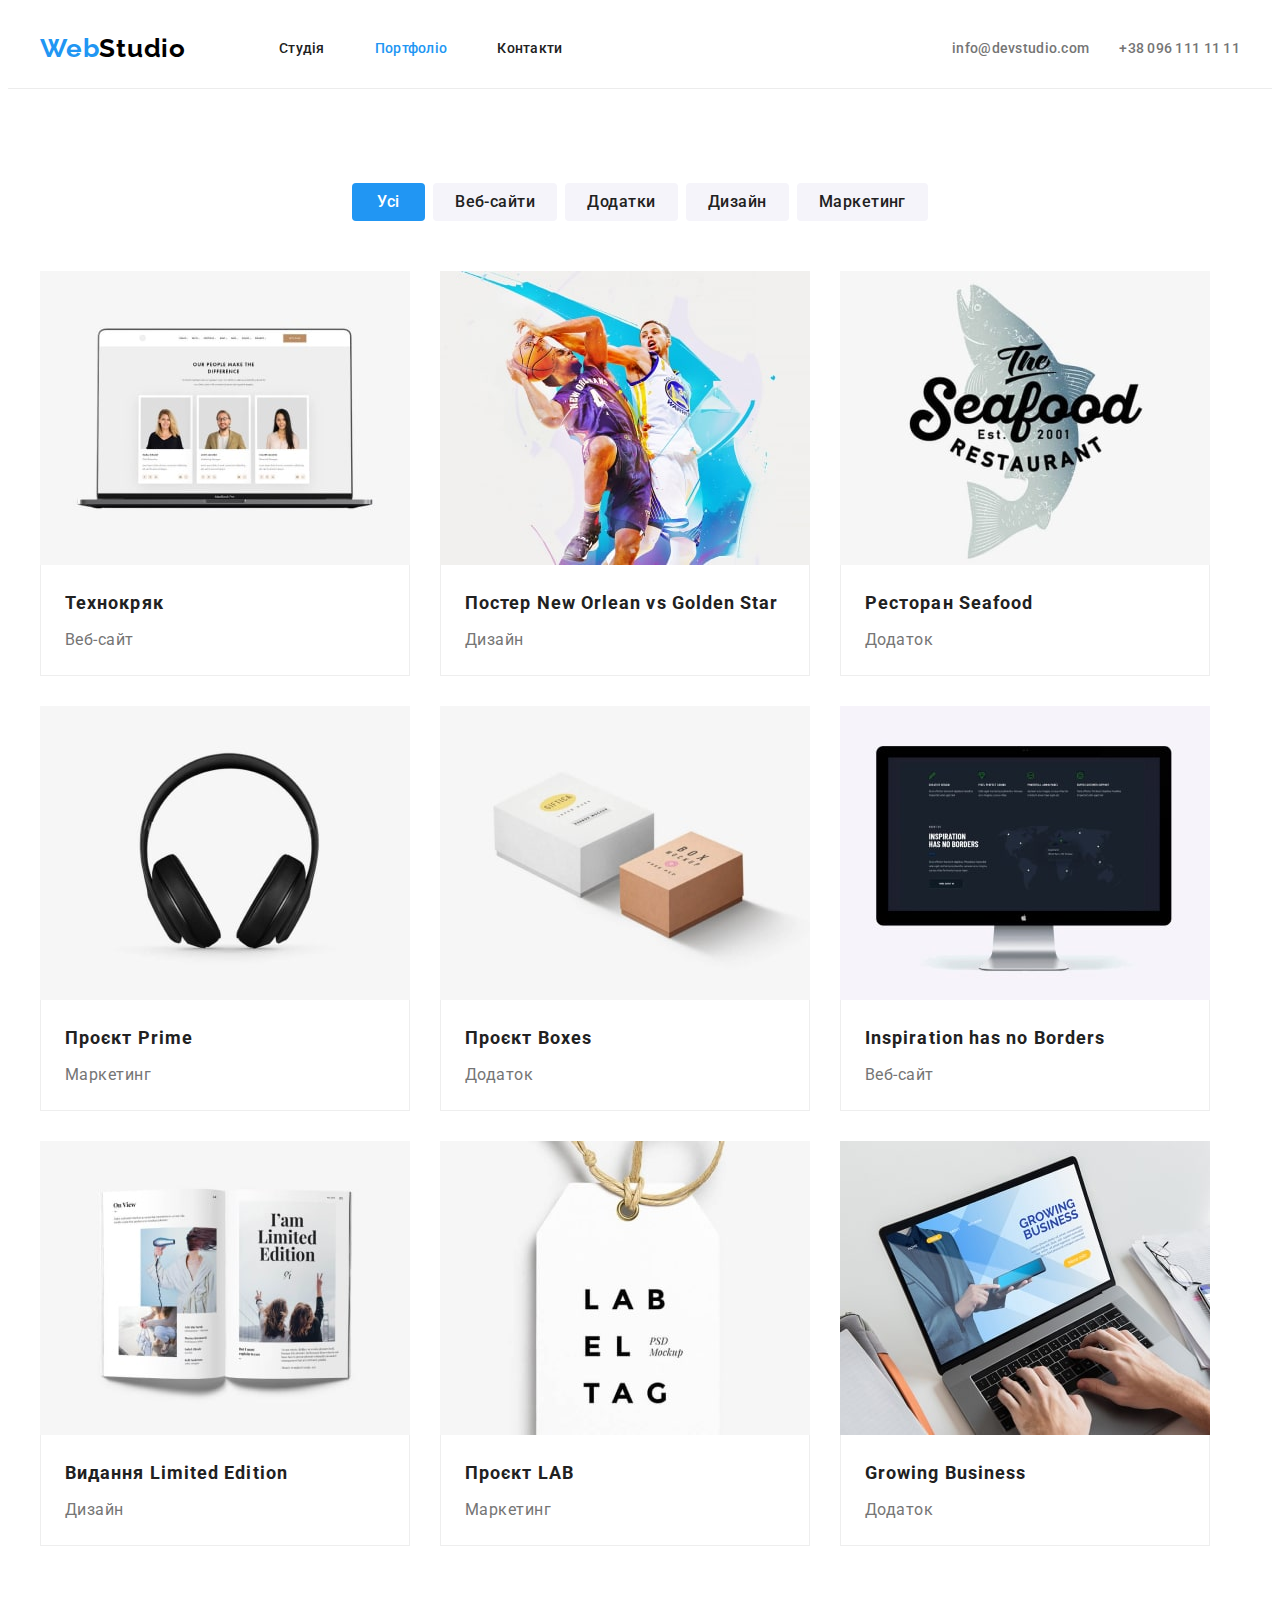
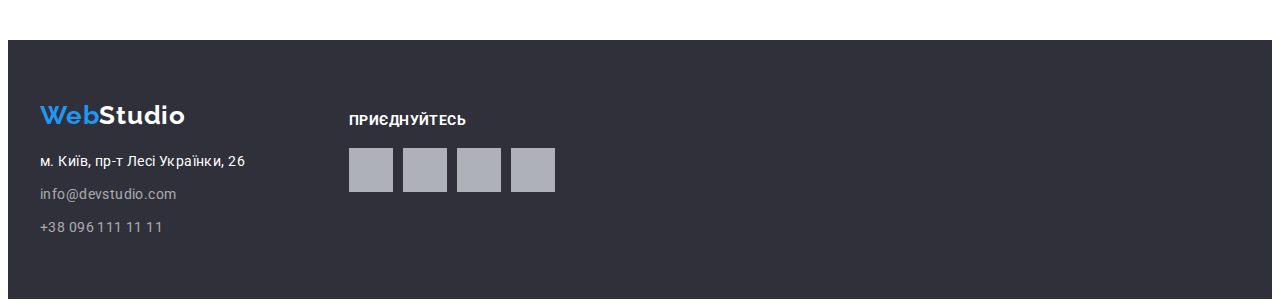
==== portfolio.html @ 9ad80362 "created repository" ====
<!DOCTYPE html>
<html lang="uk">
  <head>
    <meta charset="UTF-8" />
    <meta name="viewport" content="width=device-width, initial-scale=1.0" />
    <title>WebStudio</title>
    <link rel="preconnect" href="https://fonts.googleapis.com" />
    <link rel="preconnect" href="https://fonts.gstatic.com" crossorigin />
    <link
      href="https://fonts.googleapis.com/css2?family=Raleway:wght@700&family=Roboto:wght@400;500;700;900&display=swap"
      rel="stylesheet"
    />
    <link
      rel="stylesheet"
      href="https://cdnjs.cloudflare.com/ajax/libs/modern-normalize/2.0.0/modern-normalize.min.css"
      integrity="sha512-4xo8blKMVCiXpTaLzQSLSw3KFOVPWhm/TRtuPVc4WG6kUgjH6J03IBuG7JZPkcWMxJ5huwaBpOpnwYElP/m6wg=="
      crossorigin="anonymous"
      referrerpolicy="no-referrer"
    />
    <link rel="stylesheet" href="./css/styles.css" />
  </head>
  <body>
    <!-- header -->
    <header class="header">
      <div class="container header-wrapper">
        <nav class="site-nav-wrapper">
          <a class="logo" href="./index.html" lang="en"
            ><span class="accent">Web</span>Studio</a
          >
          <ul class="site-nav">
            <li class="site-nav-item">
              <a href="./index.html" class="link">Студія</a>
            </li>
            <li class="site-nav-item">
              <a href="./portfolio.html" class="link current">Портфоліо</a>
            </li>
            <li class="site-nav-item"><a href="" class="link">Контакти</a></li>
          </ul>
        </nav>

        <ul class="header-contacts-wrapper">
          <li>
            <a href="mailto:info@devstudio.com" class="link contacts"
              >info@devstudio.com</a
            >
          </li>
          <li>
            <a href="tel:+380961111111" class="link contacts"
              >+38 096 111 11 11</a
            >
          </li>
        </ul>
      </div>
    </header>

    <!-- main content -->
    <main>
      <section class="portfolio">
        <div class="container">
          <h1 class="visually-hidden">Портфоліо</h1>
          <ul class="list button-list">
            <li>
              <button type="button" class="button portfolio-button accent">
                Усі
              </button>
            </li>
            <li>
              <button type="button" class="button portfolio-button">
                Веб-сайти
              </button>
            </li>
            <li>
              <button type="button" class="button portfolio-button">
                Додатки
              </button>
            </li>
            <li>
              <button type="button" class="button portfolio-button">
                Дизайн
              </button>
            </li>
            <li>
              <button type="button" class="button portfolio-button">
                Маркетинг
              </button>
            </li>
          </ul>
          <!-- portfolio cards -->
          <ul class="list cards-list">
            <li class="cards-item">
              <a class="link"
                ><img
                  class="carts-pic"
                  src="./images/portfolio-1.jpg"
                  alt="Веб-сайт"
                  width="370"
                  height="294"
                />
                <div class="cards-content">
                  <h2 class="portfolio-title">Технокряк</h2>
                  <p class="portfolio-subtitle">Веб-сайт</p>
                </div>
              </a>
            </li>
            <li class="cards-item">
              <a class="link"
                ><img
                  class="carts-pic"
                  src="./images/portfolio-2.jpg"
                  alt="Постер"
                  width="370"
                  height="294"
                />
                <div class="cards-content">
                  <h2 class="portfolio-title">
                    Постер New Orlean vs Golden Star
                  </h2>
                  <p class="portfolio-subtitle">Дизайн</p>
                </div>
              </a>
            </li>
            <li class="cards-item">
              <a class="link" href=""
                ><img
                  class="carts-pic"
                  src="./images/portfolio-3.jpg"
                  alt="Ресторан"
                  width="370"
                  height="294"
                />
                <div class="cards-content">
                  <h2 class="portfolio-title">Ресторан Seafood</h2>
                  <p class="portfolio-subtitle">Додаток</p>
                </div>
              </a>
            </li>
            <li class="cards-item">
              <a class="link" href=""
                ><img
                  class="carts-pic"
                  src="./images/portfolio-4.jpg"
                  alt="Навушники"
                  width="370"
                  height="294"
                />
                <div class="cards-content">
                  <h2 class="portfolio-title">Проєкт Prime</h2>
                  <p class="portfolio-subtitle">Маркетинг</p>
                </div>
              </a>
            </li>
            <li class="cards-item">
              <a class="link" href=""
                ><img
                  class="carts-pic"
                  src="./images/portfolio-5.jpg"
                  alt="Коробки"
                  width="370"
                  height="294"
                />
                <div class="cards-content">
                  <h2 class="portfolio-title">Проєкт Boxes</h2>
                  <p class="portfolio-subtitle">Додаток</p>
                </div>
              </a>
            </li>
            <li class="cards-item">
              <a class="link" href=""
                ><img
                  class="carts-pic"
                  src="./images/portfolio-6.jpg"
                  alt="Веб-сайт"
                  width="370"
                  height="294"
                />
                <div class="cards-content">
                  <h2 class="portfolio-title">Inspiration has no Borders</h2>
                  <p class="portfolio-subtitle">Веб-сайт</p>
                </div>
              </a>
            </li>
            <li class="cards-item">
              <a class="link" href=""
                ><img
                  class="carts-pic"
                  src="./images/portfolio-7.jpg"
                  alt="Издание"
                  width="370"
                  height="294"
                />
                <div class="cards-content">
                  <h2 class="portfolio-title">Видання Limited Edition</h2>
                  <p class="portfolio-subtitle">Дизайн</p>
                </div>
              </a>
            </li>
            <li class="cards-item">
              <a class="link" href=""
                ><img
                  class="carts-pic"
                  src="./images/portfolio-8.jpg"
                  alt="Етикетка"
                  width="370"
                  height="294"
                />
                <div class="cards-content">
                  <h2 class="portfolio-title">Проєкт LAB</h2>
                  <p class="portfolio-subtitle">Маркетинг</p>
                </div>
              </a>
            </li>
            <li class="cards-item">
              <a class="link" href=""
                ><img
                  class="carts-pic"
                  src="./images/portfolio-9.jpg"
                  alt="Бшзнес додаток"
                  width="370"
                  height="294"
                />
                <div class="cards-content">
                  <h2 class="portfolio-title">Growing Business</h2>
                  <p class="portfolio-subtitle">Додаток</p>
                </div>
              </a>
            </li>
          </ul>
        </div>
      </section>
    </main>

    <!-- footer -->
    <footer class="footer">
      <div class="container footer-container">
        <div class="footer-nav">
          <a href="./index.html" lang="en" class="logo"
            ><span class="accent">Web</span>Studio</a
          >
          <address class="address">
            <!-- address list -->
            <ul class="address-list">
              <li class="address-item">
                <a
                  href="https://maps.app.goo.gl/XvSEpXmjgRdSqmz17"
                  target="_blank"
                  rel="nofollow noreferrer noopener"
                  class="link address-map"
                  >м. Київ, пр-т Лесі Українки, 26</a
                >
              </li>
              <li class="address-item">
                <a href="mailto:info@devstudio.com" class="link address-link"
                  >info@devstudio.com</a
                >
              </li>
              <li class="address-item">
                <a href="tel:+380961111111" class="link address-link"
                  >+38 096 111 11 11</a
                >
              </li>
            </ul>
          </address>
        </div>

        <div class="follow-container">
          <p class="follow-title">приєднуйтесь</p>
          <ul class="footer-follow-list">
            <li class="follow-item"></li>
            <li class="follow-item"></li>
            <li class="follow-item"></li>
            <li class="follow-item"></li>
          </ul>
        </div>
      </div>
    </footer>
  </body>
</html>
---- css/styles.css ----
:root {
  --accent-color: #2196f3;
  --primary-black-color: #000000;
  --primary-white-color: #ffffff;
  --primary-text-color: #757575;
  --secondary-text-color: #212121;
  --inverse-light-text-color: rgba(255, 255, 255, 0.6);
  --lightest-gray-color: #f5f4fa;
  --gray-color: #afb1b8;
}

/* main styles */
body {
  font-family: "Roboto", sans-serif;
  font-size: 14px;
  background-color: var(--primary-white-color);
  color: var(--primary-text-color);
}

h1,
h2,
h3,
h4,
h5,
h6,
p {
  margin: 0;
}

ul {
  padding: 0;
  margin: 0;
  list-style: none;
}

.link {
  text-decoration: none;
  color: var(--primary-text-color);
}

.container {
  width: 1200px;
  margin: 0 auto;
  padding-left: 15px;
  padding-right: 15px;
  /* outline: 2px solid tomato; */
}

.visually-hidden {
  position: absolute;
  width: 1px;
  height: 1px;
  margin: -1px;
  border: 0;
  padding: 0;

  white-space: nowrap;
  clip-path: inset(100%);
  clip: rect(0 0 0 0);
  overflow: hidden;
}

/* buttons */
.button {
  padding: 10px 32px;
  min-width: 216px;
  border-width: 0;
  border-radius: 4px;
  cursor: pointer;

  font-family: inherit;
  color: var(--primary-white-color);
  text-align: center;
}

.button.primary {
  font-weight: 700;
  font-size: 16px;
  line-height: 1.87;
  letter-spacing: 0.06em;
  background-color: #2196f3;
  box-shadow: 0 4px 4px 0 rgba(0, 0, 0, 0.15);
}

.button.primary:active {
  box-shadow: 0 4px 4px 0 rgba(0, 0, 0, 0.15);
  background: #188ce8;
}

/* header */
.header {
  /* padding-top: 24px;
  padding-bottom: 25px; */
  border-bottom: 1px solid #ececec;
}

.header-wrapper {
  display: flex;
  align-items: center;
}

/* logo */
.logo {
  margin-right: 93px;

  font-family: "Raleway", sans-serif;
  font-weight: 700;
  font-size: 26px;
  letter-spacing: 0.03em;
  text-decoration: none;

  color: var(--primary-black-color);
}
.logo .accent {
  color: var(--accent-color);
}

/* navigation */
.site-nav-wrapper {
  display: flex;
  align-items: center;
  margin-right: auto;
}

.site-nav {
  display: flex;
  align-items: center;
  column-gap: 50px;
}

.site-nav-item > .link {
  display: block;
  padding-top: 32px;
  padding-bottom: 32px;
}

.site-nav .link {
  font-weight: 500;
  letter-spacing: 0.02em;
  color: var(--secondary-text-color);
}
.site-nav .link:hover,
.site-nav .link:focus {
  color: var(--accent-color);
}

.header-contacts-wrapper {
  display: flex;
  gap: 30px;
}

.link.current {
  color: var(--accent-color);
}
/* contacts */
.contacts {
  padding-top: 20px;
  padding-bottom: 20px;

  font-weight: 500;
  letter-spacing: 0.02em;
}
.contacts:hover,
.contacts:focus {
  color: var(--accent-color);
}

/* hero */
.hero {
  padding-top: 200px;
  padding-bottom: 200px;
  text-align: center;
  background: #2f303a;
}

.hero-title {
  width: 696px;
  margin-bottom: 30px;
  margin-left: auto;
  margin-right: auto;

  font-weight: 900;
  font-size: 44px;
  line-height: 1.36;
  letter-spacing: 0.06em;
  text-transform: uppercase;
  text-align: center;
  color: var(--primary-white-color);
}

/* <button type="button" class="button primary">Замовити послугу</button> */

/* sections */
.section {
  padding-top: 94px;
  padding-bottom: 94px;
}

.section .title {
  color: var(--secondary-text-color);
  font-size: 36px;
  letter-spacing: 0.03em;
  text-align: center;
}

/* benefits */

.benefits-list {
  display: flex;
  column-gap: 30px;
}

/* .benefits-item {
  background-color: teal;
} */

.benefits-pic {
  display: block;
  margin-bottom: 30px;
}

.benefits-title {
  margin-bottom: 10px;

  font-size: 14px;
  letter-spacing: 0.03em;
  text-transform: uppercase;
  color: var(--secondary-text-color);
}

.benefits .content {
  line-height: 1.71;
  letter-spacing: 0.03em;
}

/* what we do */
.works {
  padding-top: 0;
}

.works .title {
  margin-bottom: 50px;
}

.works-list {
  display: flex;
  column-gap: 30px;
}

.works-pic {
  display: block;
}

/* our team */
.our-team {
  background: var(--lightest-gray-color);
}

.our-team .title {
  margin-bottom: 50px;
}

.team-list {
  display: flex;
  column-gap: 30px;
}

.team-item {
  border-radius: 0 0 4px 4px;
  width: 270px;

  box-shadow: 0 2px 1px 0 rgba(0, 0, 0, 0.2), 0 1px 1px 0 rgba(0, 0, 0, 0.14),
    0 1px 3px 0 rgba(0, 0, 0, 0.12);
  background: #fff;
}

.team-pic {
  display: block;
}

.team-item-content {
  padding: 30px 32px;
}

.our-team .subtitle {
  margin-bottom: 10px;

  font-weight: 500;
  font-size: 16px;
  letter-spacing: 0.03em;
  text-align: center;
  color: var(--secondary-text-color);
}

.team-position {
  margin-bottom: 16px;

  font-size: 16px;
  letter-spacing: 0.03em;
  text-align: center;
}

.socials-list {
  display: flex;
  column-gap: 10px;
  justify-content: center;
}

.socials-item {
  width: 44px;
  height: 44px;
  background-color: var(--gray-color);
}

/* clients */

.clients .title {
  margin-bottom: 50px;
}

.clients-list {
  display: flex;
  column-gap: 30px;
}

.clients-item {
  width: 170px;
  /* height: 92px; */
}

.clients-pic {
  display: block;
}

/* footer */
.footer {
  padding-top: 60px;
  padding-bottom: 60px;
  background: #2f303a;
}

.footer-container {
  display: flex;
  /* align-items: center; */
}

.footer-nav {
  margin-right: 70px;
}

.footer .logo {
  display: block;
  margin-bottom: 20px;

  color: var(--primary-white-color);
}

.address {
  line-height: 1.71;
  font-style: normal;
  letter-spacing: 0.03em;
}

.address .link:hover,
.address .link:focus {
  color: var(--accent-color);
}

.address-item {
  display: block;
  margin-bottom: 9px;
}

.address-item:last-child {
  margin-bottom: 0;
}

.address-map {
  color: var(--primary-white-color);
}

.address-link {
  letter-spacing: 0.03em;
  color: var(--inverse-light-text-color);
}

/* follow list */
.follow-container {
  margin-top: 12px;
}

.follow-title {
  margin-bottom: 20px;

  font-weight: 700;
  letter-spacing: 0.03em;
  text-transform: uppercase;
  color: var(--primary-white-color);
}

.footer-follow-list {
  display: flex;
  column-gap: 10px;
}

.follow-item {
  width: 44px;
  height: 44px;
  background-color: var(--gray-color);
}

/* portfolio page styles */

.portfolio {
  padding-bottom: 94px;
  padding-top: 94px;
}

.button-list {
  display: flex;
  gap: 8px;
  justify-content: center;
  margin-bottom: 50px;
}

.portfolio-button {
  padding: 6px 22px;
  min-width: 73px;

  font-weight: 500;
  font-size: 16px;
  line-height: 1.62;
  letter-spacing: 0.03em;
  color: var(--secondary-text-color);
  background-color: var(--lightest-gray-color);
}

.portfolio-button:hover,
.portfolio-button:focus {
  background-color: var(--accent-color);
  color: var(--primary-white-color);
}

.portfolio-button.accent {
  background-color: var(--accent-color);
  color: var(--primary-white-color);
}

.cards-list {
  display: flex;
  flex-wrap: wrap;
  gap: 30px;
}

.cards-item {
  width: 370px;
  /* height: 404px; */
}

.carts-pic {
  display: block;
}

.cards-content {
  border: 1px solid #eee;
  border-top: 0;
  padding: 20px 24px;
}

.portfolio-title {
  margin-bottom: 4px;

  font-size: 18px;
  line-height: 2;
  letter-spacing: 0.06em;
  color: var(--secondary-text-color);
}

.portfolio-subtitle {
  font-size: 16px;
  line-height: 1.87;
  letter-spacing: 0.03em;
}
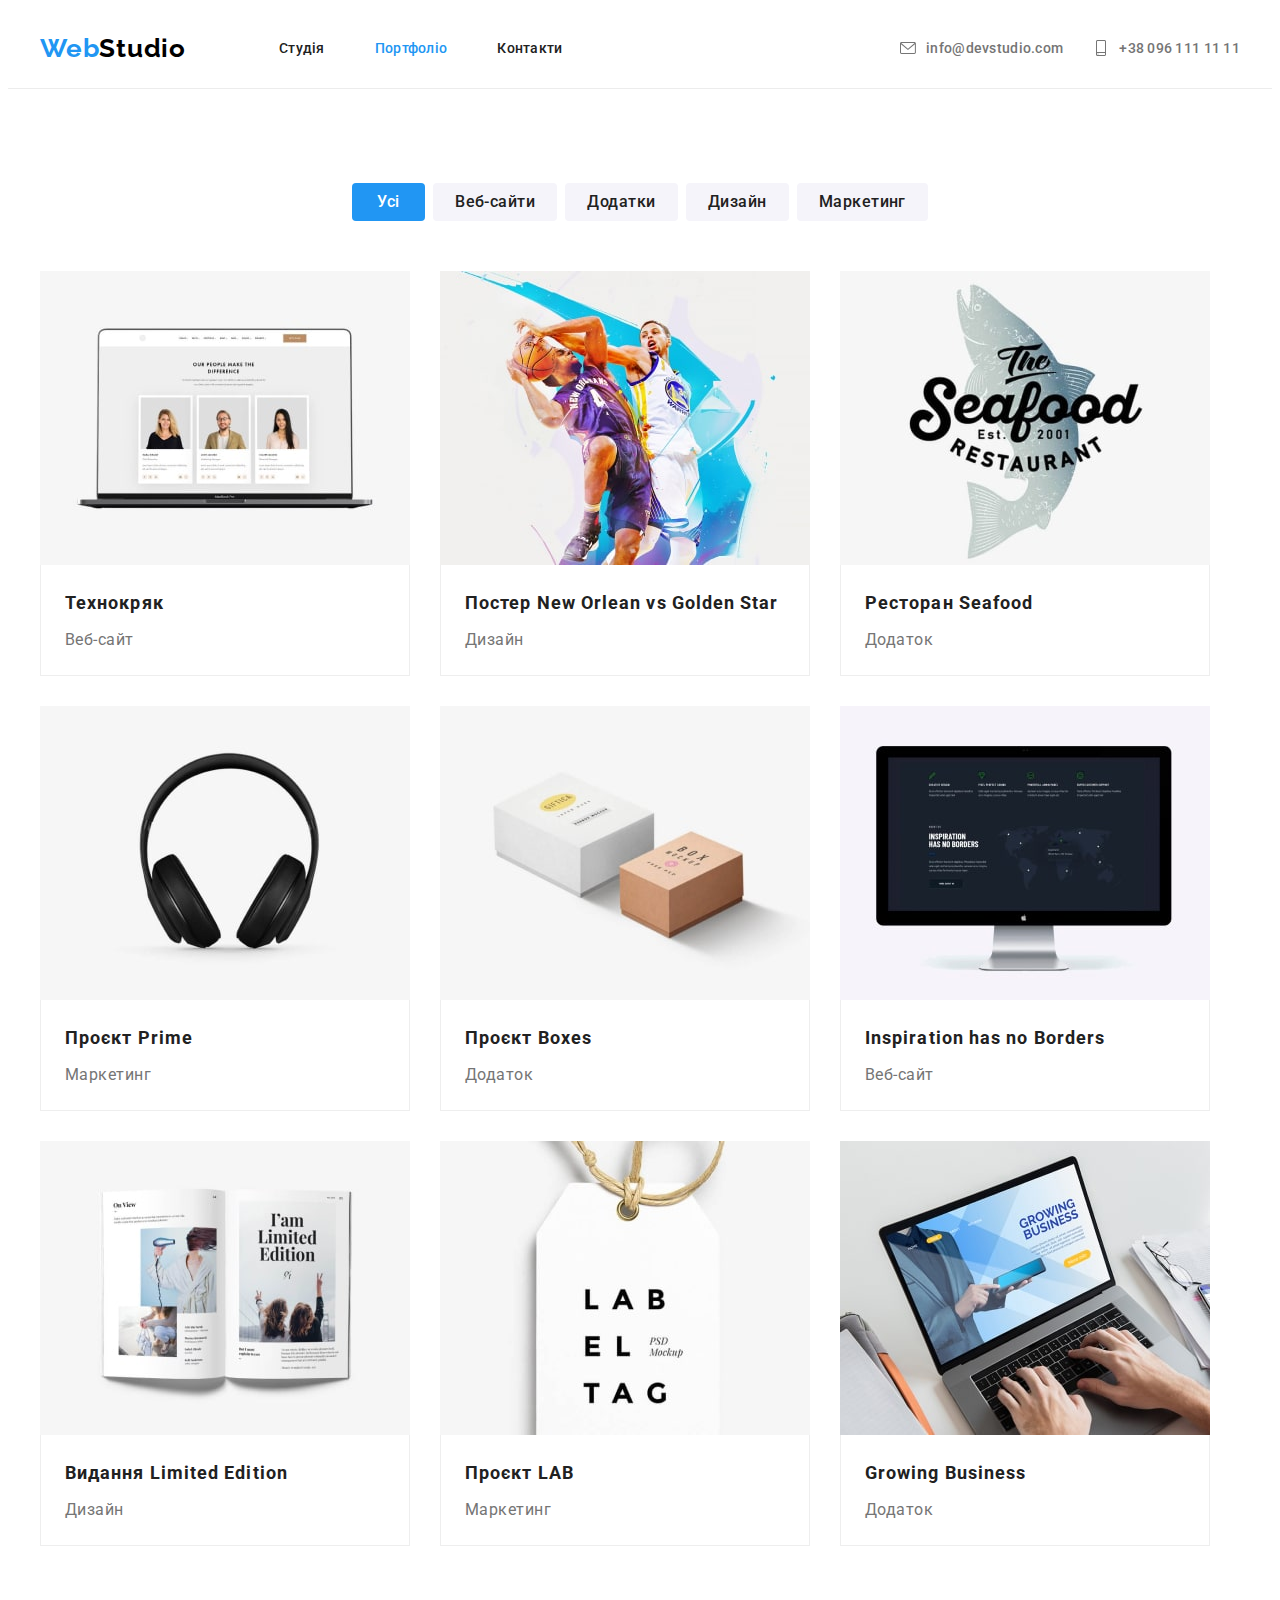
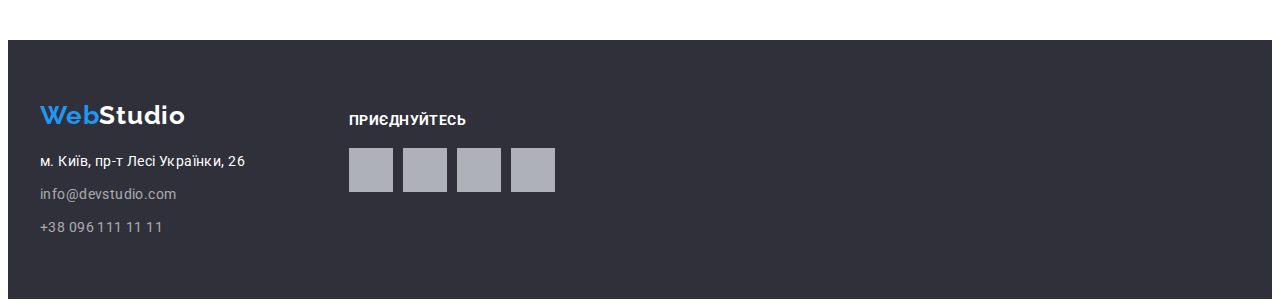
==== commit 1a247927: "adding icons" ====
--- a/portfolio.html
+++ b/portfolio.html
@@ -39,13 +39,18 @@
         </nav>
 
         <ul class="header-contacts-wrapper">
-          <li>
-            <a href="mailto:info@devstudio.com" class="link contacts"
-              >info@devstudio.com</a
+          <li class="header-contacts-item">
+            <a href="mailto:info@devstudio.com" class="link contacts-link">
+              <svg class="header-contacts-icon">
+                <use href="./images/icons.svg#icon-envelope"></use>
+              </svg>
+              info@devstudio.com</a
             >
           </li>
-          <li>
-            <a href="tel:+380961111111" class="link contacts"
+          <li class="header-contacts-item">
+            <a href="tel:+380961111111" class="link contacts-link">
+              <svg class="header-contacts-icon">
+                <use href="./images/icons.svg#icon-smartphone"></use></svg
               >+38 096 111 11 11</a
             >
           </li>
--- a/css/styles.css
+++ b/css/styles.css
@@ -144,33 +144,62 @@
   color: var(--accent-color);
 }
 
-.header-contacts-wrapper {
-  display: flex;
-  gap: 30px;
-}
-
 .link.current {
   color: var(--accent-color);
 }
+
 /* contacts */
-.contacts {
+
+.header-contacts-wrapper {
+  display: flex;
+  gap: 30px;
+  align-items: center;
+}
+
+.header-contacts-item {
+  display: flex;
+  gap: 10px;
+  align-items: center;
+
+  font-weight: 500;
+  letter-spacing: 0.02em;
+}
+
+.contacts-link {
+  display: flex;
+  gap: 10px;
+  align-items: center;
   padding-top: 20px;
   padding-bottom: 20px;
-
-  font-weight: 500;
-  letter-spacing: 0.02em;
-}
-.contacts:hover,
-.contacts:focus {
+}
+
+.contacts-link:hover {
   color: var(--accent-color);
+}
+
+.header-contacts-icon {
+  width: 16px;
+  height: 16px;
+  fill: currentColor;
 }
 
 /* hero */
 .hero {
+  margin-right: auto;
+  margin-left: auto;
   padding-top: 200px;
   padding-bottom: 200px;
   text-align: center;
-  background: #2f303a;
+  background: #c4c4c4;
+  background-image: linear-gradient(
+      rgba(47, 48, 58, 0.4),
+      rgba(47, 48, 58, 0.4)
+    ),
+    url(../images/hero-bg.jpg);
+  max-width: 1600px;
+  background-repeat: no-repeat;
+  background-position: center;
+  background-size: cover;
 }
 
 .hero-title {
@@ -215,8 +244,19 @@
 } */
 
 .benefits-pic {
-  display: block;
+  display: flex;
+  justify-content: center;
+  align-items: center;
   margin-bottom: 30px;
+  width: 270px;
+  height: 120px;
+  background-color: var(--lightest-gray-color);
+  border-radius: 4px;
+}
+
+.benefits-icon {
+  width: 70px;
+  height: 70px;
 }
 
 .benefits-title {
@@ -303,13 +343,40 @@
 .socials-list {
   display: flex;
   column-gap: 10px;
-  justify-content: center;
 }
 
 .socials-item {
   width: 44px;
   height: 44px;
-  background-color: var(--gray-color);
+}
+
+.social-link {
+  width: 100%;
+  height: 100%;
+  display: flex;
+  justify-content: center;
+  align-items: center;
+  background-color: var(--primary-white-color);
+  border-radius: 50%;
+}
+
+.social-link:hover,
+.social-link:focus {
+  background-color: var(--accent-color);
+}
+
+.social-link-icon {
+  width: 20px;
+  height: 20px;
+  fill: var(--gray-color);
+}
+
+.social-link:hover .social-link-icon {
+  fill: var(--primary-white-color);
+}
+
+.social-link:focus .social-link-icon {
+  fill: var(--primary-white-color);
 }
 
 /* clients */
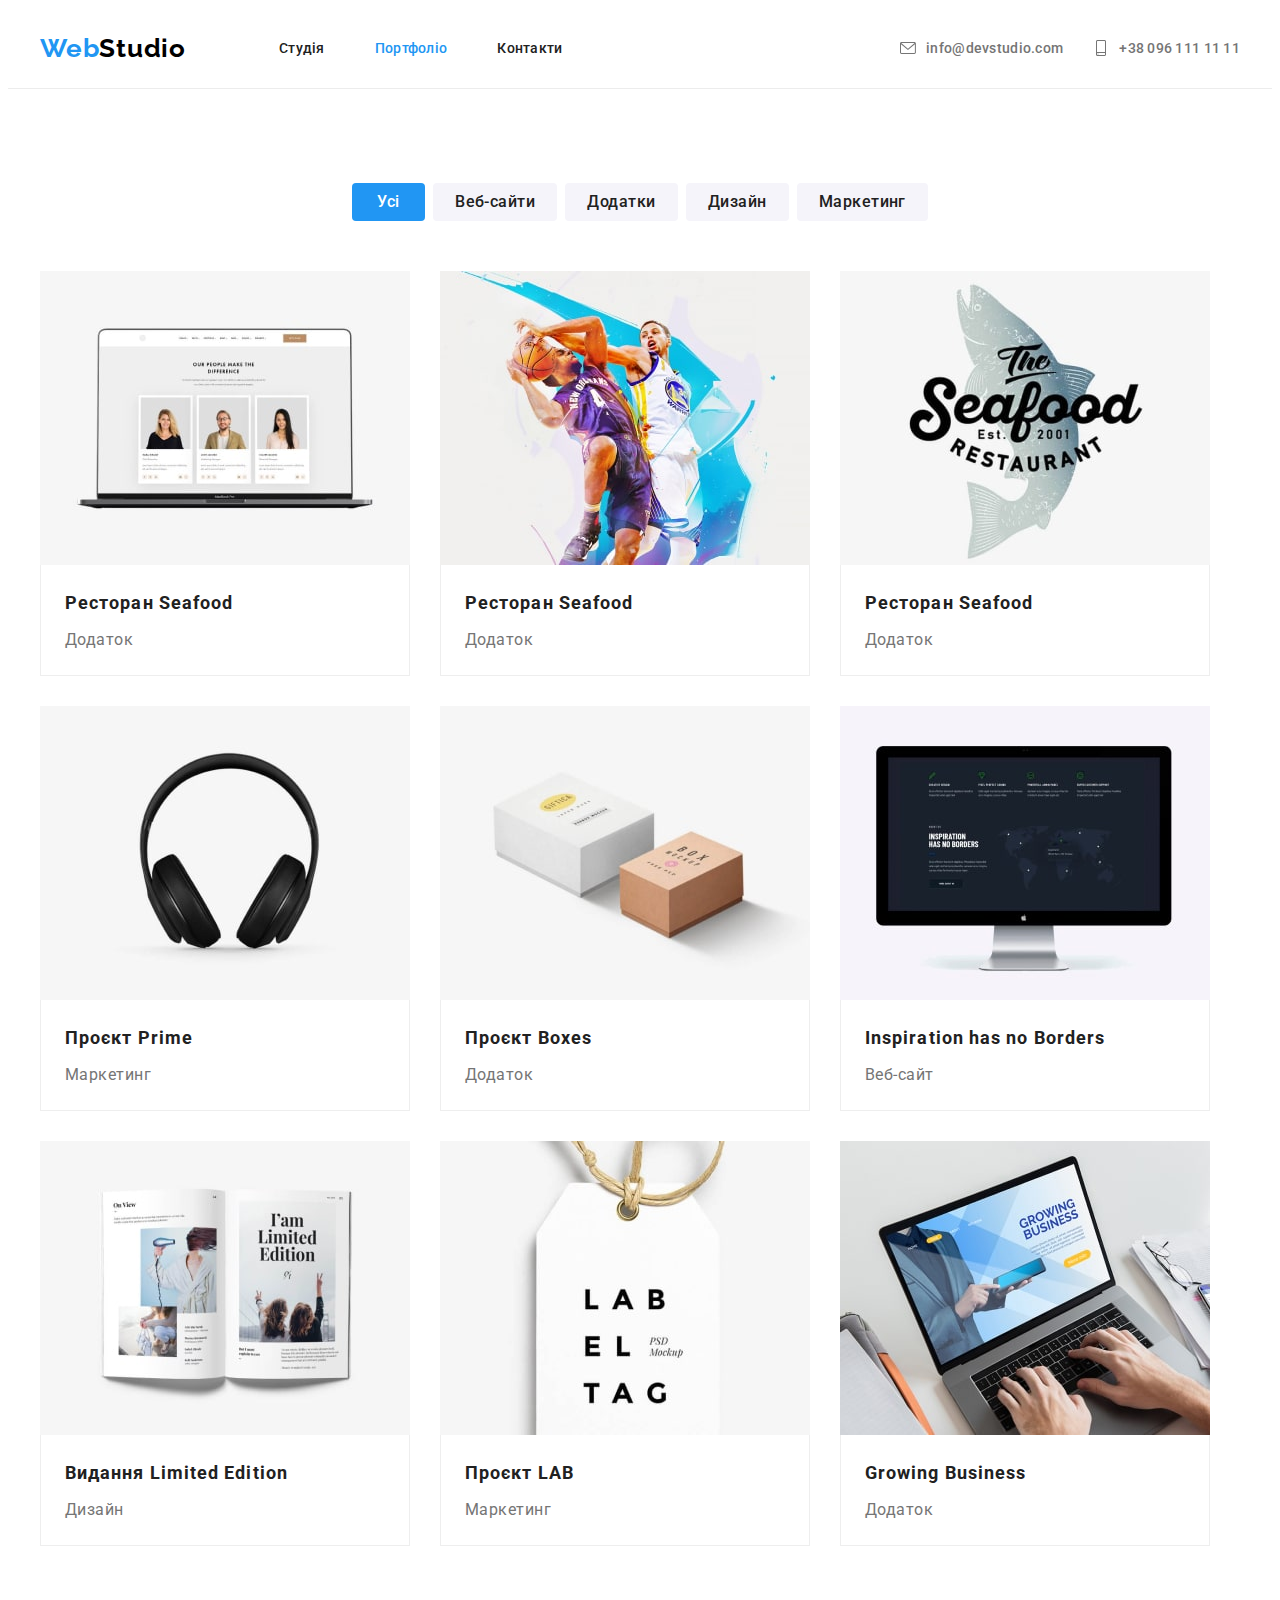
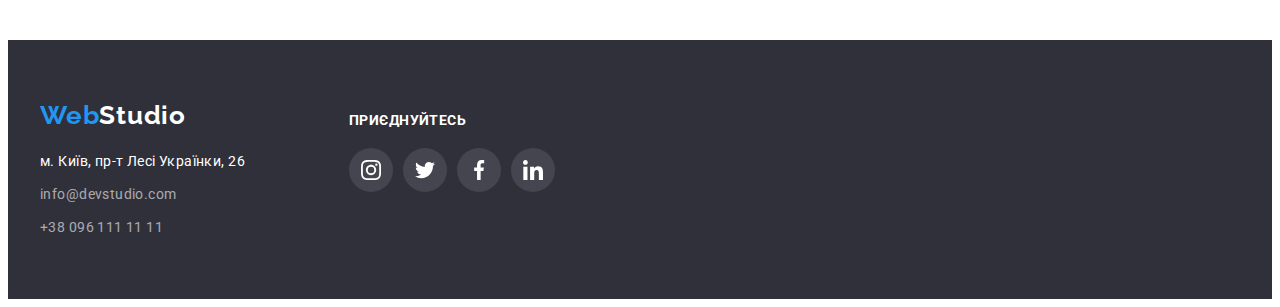
==== commit f1d22acd: "updating svg icons" ====
--- a/portfolio.html
+++ b/portfolio.html
@@ -93,39 +93,37 @@
           <!-- portfolio cards -->
           <ul class="list cards-list">
             <li class="cards-item">
-              <a class="link"
+              <a class="link cards-link" href=""
                 ><img
                   class="carts-pic"
                   src="./images/portfolio-1.jpg"
-                  alt="Веб-сайт"
-                  width="370"
-                  height="294"
-                />
-                <div class="cards-content">
-                  <h2 class="portfolio-title">Технокряк</h2>
-                  <p class="portfolio-subtitle">Веб-сайт</p>
-                </div>
-              </a>
-            </li>
-            <li class="cards-item">
-              <a class="link"
+                  alt="Ресторан"
+                  width="370"
+                  height="294"
+                />
+                <div class="cards-content">
+                  <h2 class="portfolio-title">Ресторан Seafood</h2>
+                  <p class="portfolio-subtitle">Додаток</p>
+                </div>
+              </a>
+            </li>
+            <li class="cards-item">
+              <a class="link cards-link" href=""
                 ><img
                   class="carts-pic"
                   src="./images/portfolio-2.jpg"
-                  alt="Постер"
-                  width="370"
-                  height="294"
-                />
-                <div class="cards-content">
-                  <h2 class="portfolio-title">
-                    Постер New Orlean vs Golden Star
-                  </h2>
-                  <p class="portfolio-subtitle">Дизайн</p>
-                </div>
-              </a>
-            </li>
-            <li class="cards-item">
-              <a class="link" href=""
+                  alt="Ресторан"
+                  width="370"
+                  height="294"
+                />
+                <div class="cards-content">
+                  <h2 class="portfolio-title">Ресторан Seafood</h2>
+                  <p class="portfolio-subtitle">Додаток</p>
+                </div>
+              </a>
+            </li>
+            <li class="cards-item">
+              <a class="link cards-link" href=""
                 ><img
                   class="carts-pic"
                   src="./images/portfolio-3.jpg"
@@ -140,7 +138,7 @@
               </a>
             </li>
             <li class="cards-item">
-              <a class="link" href=""
+              <a class="link cards-link" href=""
                 ><img
                   class="carts-pic"
                   src="./images/portfolio-4.jpg"
@@ -155,7 +153,7 @@
               </a>
             </li>
             <li class="cards-item">
-              <a class="link" href=""
+              <a class="link cards-link" href=""
                 ><img
                   class="carts-pic"
                   src="./images/portfolio-5.jpg"
@@ -170,7 +168,7 @@
               </a>
             </li>
             <li class="cards-item">
-              <a class="link" href=""
+              <a class="link cards-link" href=""
                 ><img
                   class="carts-pic"
                   src="./images/portfolio-6.jpg"
@@ -185,7 +183,7 @@
               </a>
             </li>
             <li class="cards-item">
-              <a class="link" href=""
+              <a class="link cards-link" href=""
                 ><img
                   class="carts-pic"
                   src="./images/portfolio-7.jpg"
@@ -200,7 +198,7 @@
               </a>
             </li>
             <li class="cards-item">
-              <a class="link" href=""
+              <a class="link cards-link" href=""
                 ><img
                   class="carts-pic"
                   src="./images/portfolio-8.jpg"
@@ -215,7 +213,7 @@
               </a>
             </li>
             <li class="cards-item">
-              <a class="link" href=""
+              <a class="link cards-link" href=""
                 ><img
                   class="carts-pic"
                   src="./images/portfolio-9.jpg"
@@ -270,10 +268,54 @@
         <div class="follow-container">
           <p class="follow-title">приєднуйтесь</p>
           <ul class="footer-follow-list">
-            <li class="follow-item"></li>
-            <li class="follow-item"></li>
-            <li class="follow-item"></li>
-            <li class="follow-item"></li>
+            <li class="follow-item">
+              <a
+                href=""
+                class="footer-link"
+                target="_blank"
+                rel="noopener noreferrer nofollow"
+              >
+                <svg class="footer-icon">
+                  <use href="./images/icons.svg#icon-instagram"></use>
+                </svg>
+              </a>
+            </li>
+            <li class="follow-item">
+              <a
+                href=""
+                class="footer-link"
+                target="_blank"
+                rel="noopener noreferrer nofollow"
+              >
+                <svg class="footer-icon">
+                  <use href="./images/icons.svg#icon-twitter"></use>
+                </svg>
+              </a>
+            </li>
+            <li class="follow-item">
+              <a
+                href=""
+                class="footer-link"
+                target="_blank"
+                rel="noopener noreferrer nofollow"
+              >
+                <svg class="footer-icon">
+                  <use href="./images/icons.svg#icon-facebook"></use>
+                </svg>
+              </a>
+            </li>
+            <li class="follow-item">
+              <a
+                href=""
+                class="footer-link"
+                target="_blank"
+                rel="noopener noreferrer nofollow"
+              >
+                <svg class="footer-icon">
+                  <use href="./images/icons.svg#icon-linkedin"></use>
+                </svg>
+              </a>
+            </li>
           </ul>
         </div>
       </div>
--- a/css/styles.css
+++ b/css/styles.css
@@ -173,7 +173,8 @@
   padding-bottom: 20px;
 }
 
-.contacts-link:hover {
+.contacts-link:hover,
+.contacts-link:focus {
   color: var(--accent-color);
 }
 
@@ -392,11 +393,30 @@
 
 .clients-item {
   width: 170px;
-  /* height: 92px; */
-}
-
-.clients-pic {
-  display: block;
+  height: 92px;
+}
+
+.clients-link {
+  display: flex;
+  justify-content: center;
+  align-items: center;
+  width: 100%;
+  height: 100%;
+  color: #afb1b8;
+  border: 1px solid #afb1b8;
+  border-radius: 4px;
+}
+
+.clients-icon {
+  width: 106px;
+  height: 60px;
+  fill: currentColor;
+}
+
+.clients-link:hover,
+.clients-link:focus {
+  color: var(--accent-color);
+  border-color: var(--accent-color);
 }
 
 /* footer */
@@ -473,7 +493,28 @@
 .follow-item {
   width: 44px;
   height: 44px;
-  background-color: var(--gray-color);
+}
+
+.footer-link {
+  display: flex;
+  align-items: center;
+  justify-content: center;
+  width: 100%;
+  height: 100%;
+  background-color: rgba(255, 255, 255, 0.1);
+  border-radius: 50%;
+  color: var(--primary-white-color);
+}
+
+.footer-icon {
+  width: 20px;
+  height: 20px;
+  fill: currentColor;
+}
+
+.footer-link:hover,
+.footer-link:focus {
+  background-color: var(--accent-color);
 }
 
 /* portfolio page styles */
@@ -505,6 +546,8 @@
 .portfolio-button:hover,
 .portfolio-button:focus {
   background-color: var(--accent-color);
+  box-shadow: 0 2px 2px 0 rgba(0, 0, 0, 0.12), 0 1px 2px 0 rgba(0, 0, 0, 0.08),
+    0 3px 1px 0 rgba(0, 0, 0, 0.1);
   color: var(--primary-white-color);
 }
 
@@ -521,7 +564,12 @@
 
 .cards-item {
   width: 370px;
-  /* height: 404px; */
+}
+
+.cards-item:hover,
+.cards-link:focus {
+  box-shadow: 1px 4px 6px 0 rgba(0, 0, 0, 0.16), 0 4px 4px 0 rgba(0, 0, 0, 0.06),
+    0 1px 1px 0 rgba(0, 0, 0, 0.12);
 }
 
 .carts-pic {
